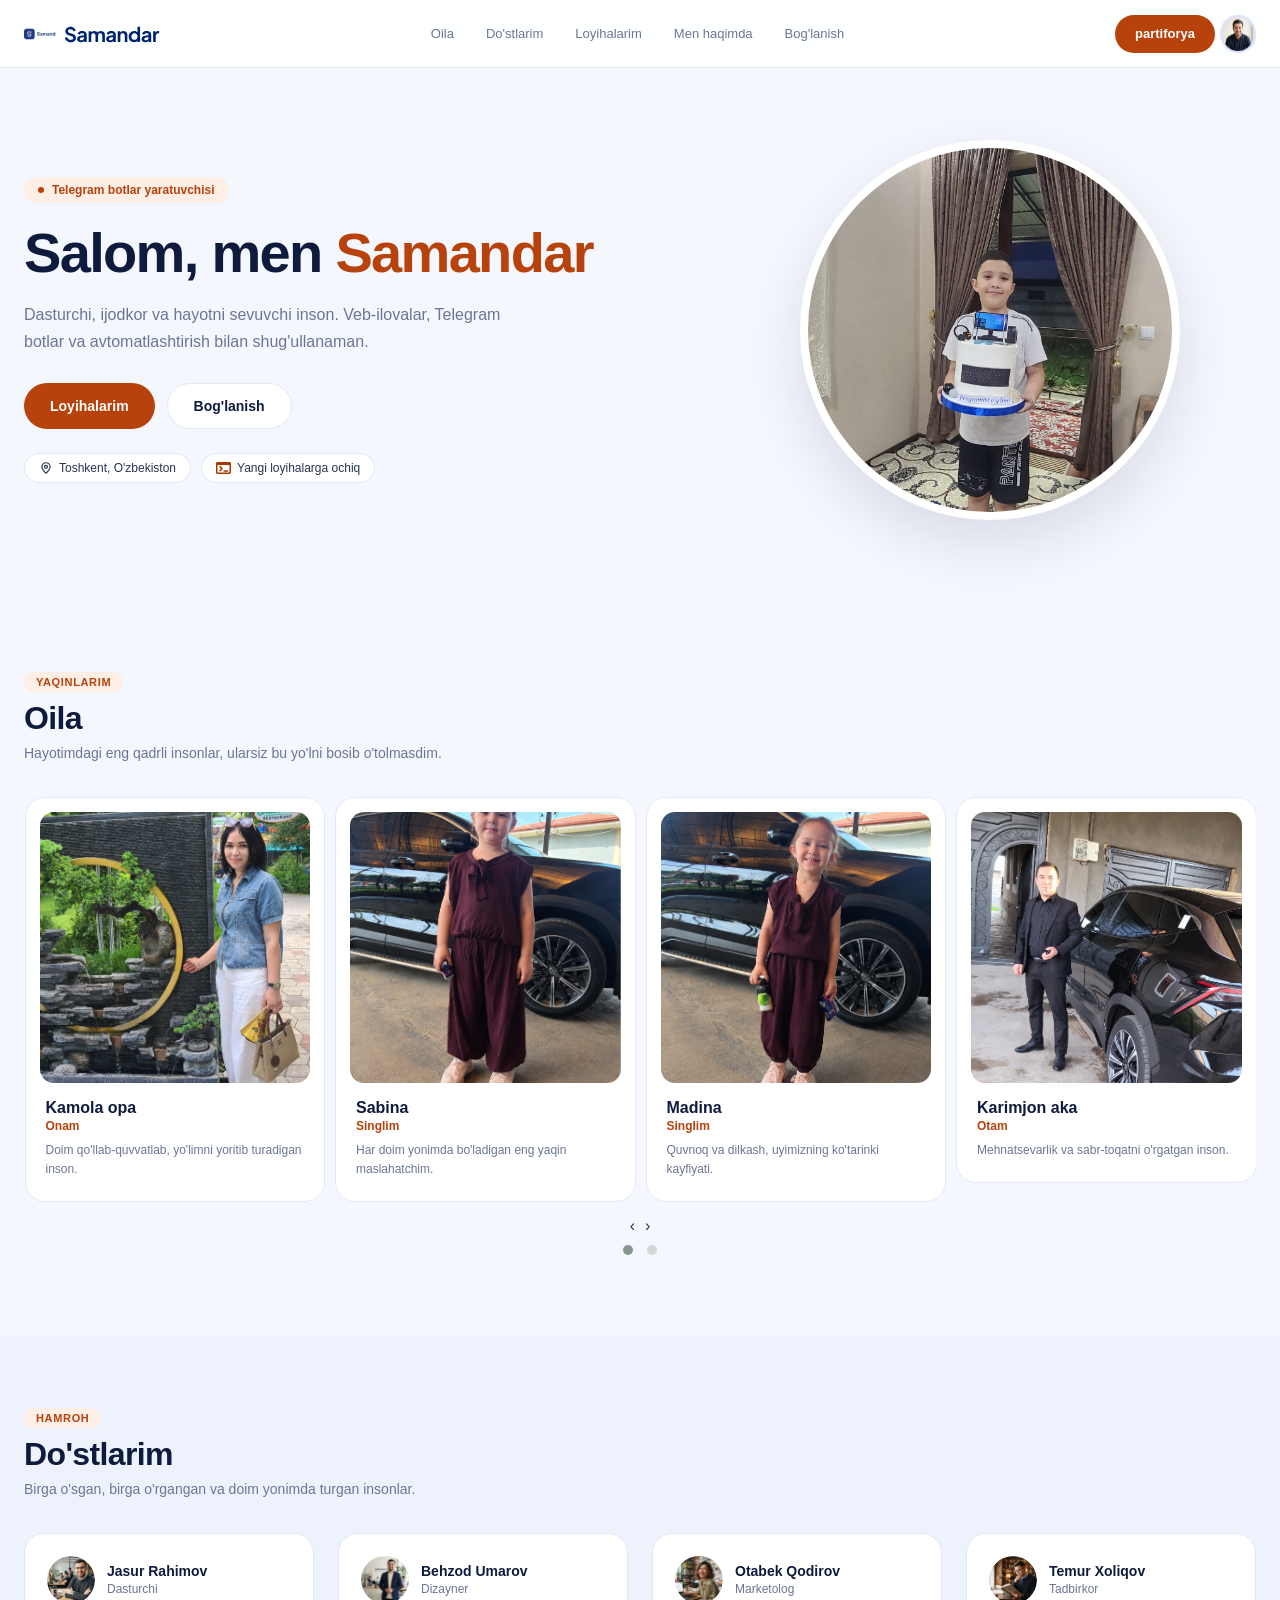
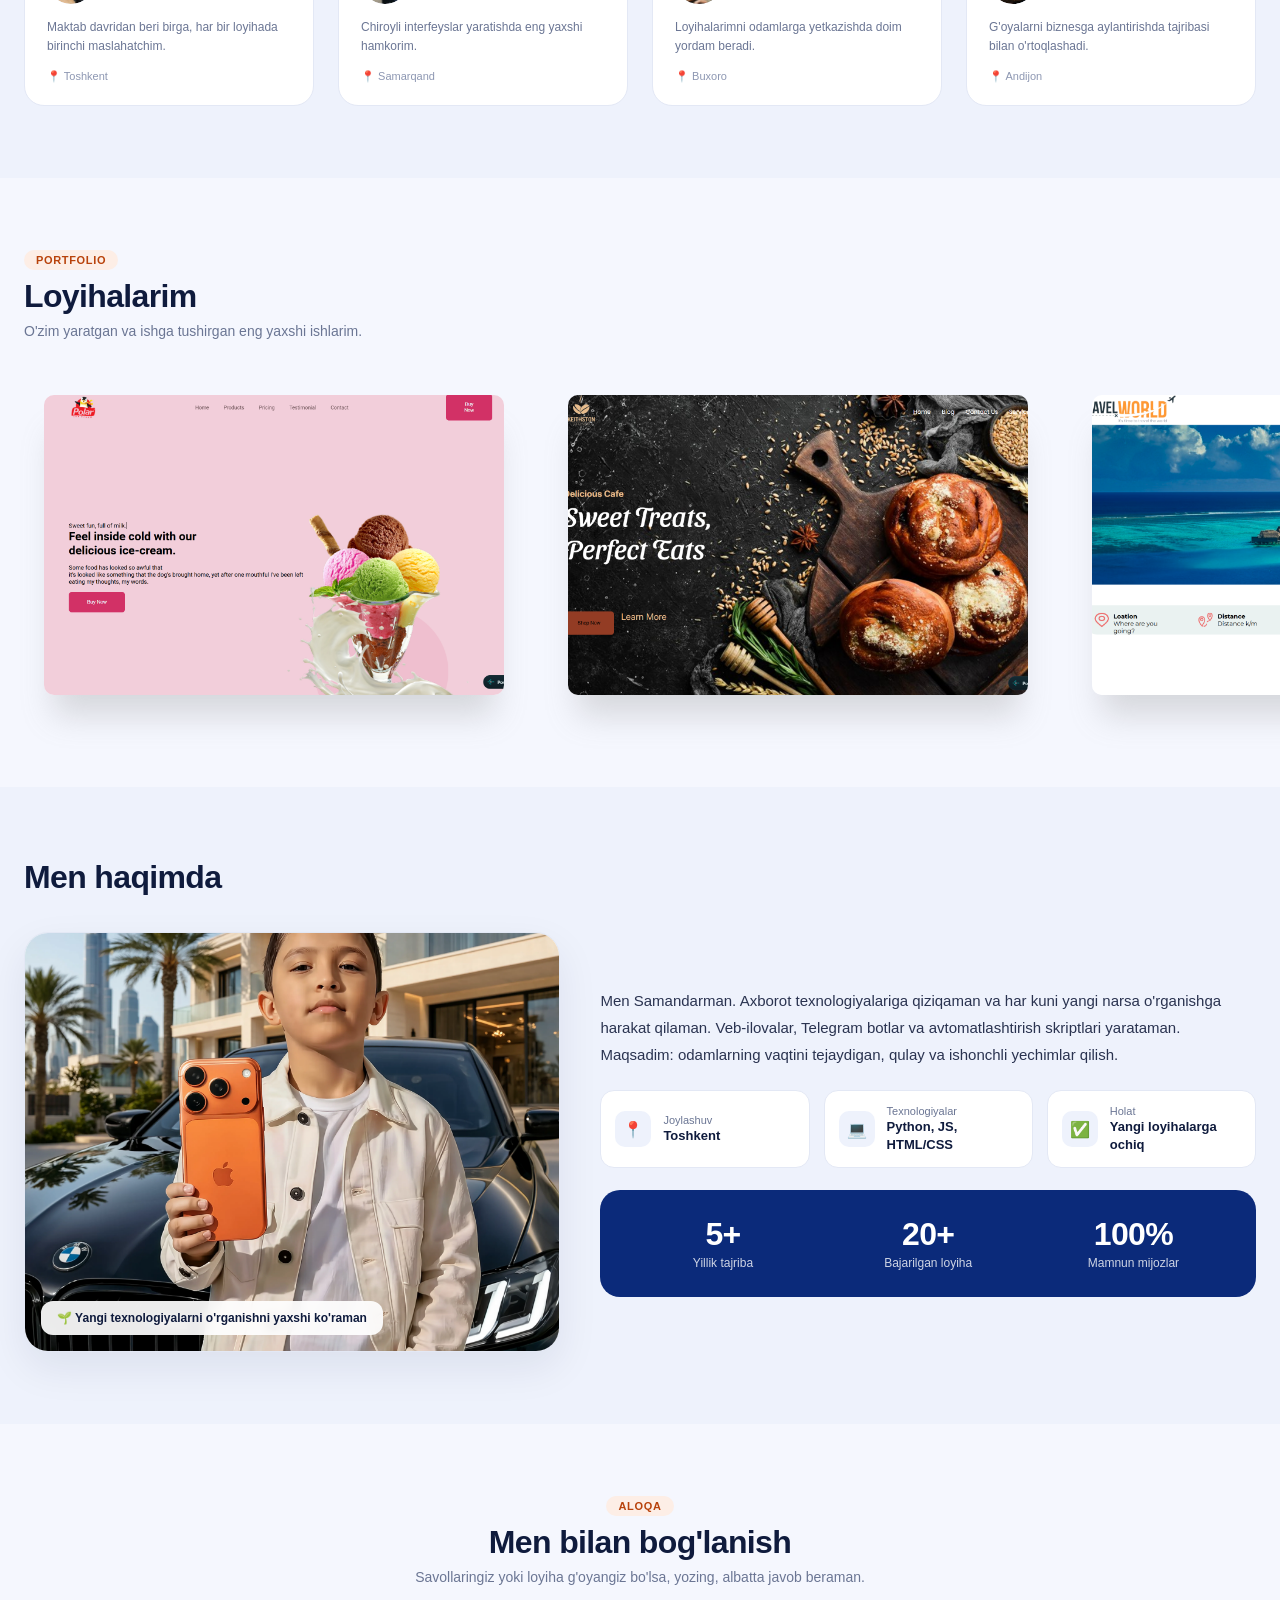
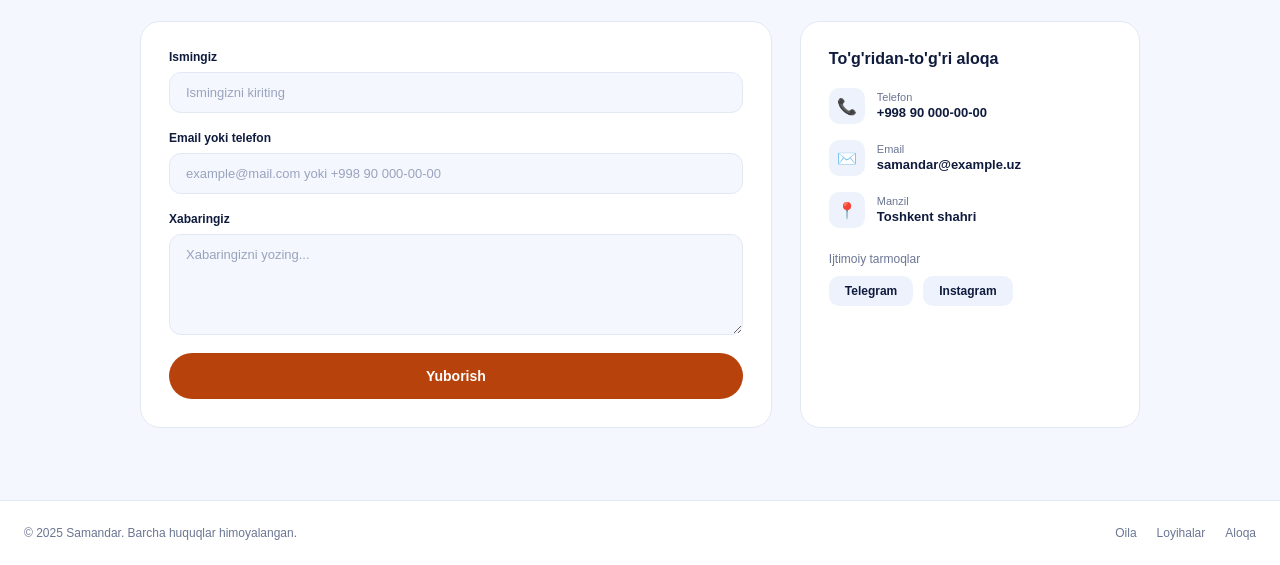
==== index.html @ c6c68a56 "dars" ====
<!DOCTYPE html>
<html lang="uz">

<head>
    <meta charset="UTF-8">
    <meta name="viewport" content="width=device-width, initial-scale=1.0">
    <title>Samandar — shaxsiy sahifa</title>
    <link rel="stylesheet" href="./style.css">
    <link rel="stylesheet" href="https://cdnjs.cloudflare.com/ajax/libs/OwlCarousel2/2.3.4/assets/owl.carousel.min.css"
        integrity="sha512-tS3S5qG0BlhnQROyJXvNjeEM4UpMXHrQfTGmbQ1gKmelCxlSEBUaxhRBj/EFTzpbP4RVSrpEikbmdJobCvhE3g=="
        crossorigin="anonymous" referrerpolicy="no-referrer" />
    <link rel="stylesheet"
        href="https://cdnjs.cloudflare.com/ajax/libs/OwlCarousel2/2.3.4/assets/owl.theme.default.min.css"
        integrity="sha512-sMXtMNL1zRzolHYKEujM2AqCLUR9F2C4/05cdbxjjLSRvMQIciEPCQZo++nk7go3BtSuK9kfa/s+a4f4i5pLkw=="
        crossorigin="anonymous" referrerpolicy="no-referrer" />
    <link rel="icon" href="./favicon.svg" type="image/png">

</head>

<body>


    <header class="header">
        <div class="container header__inner">
            <a href="#top" class="logo"><img src="./images/Samandarlogo.svg    " alt=""></a>

            <nav class="nav">
                <a href="#oila" class="nav__link">Oila</a>
                <a href="#dostlar" class="nav__link">Do'stlarim</a>
                <a href="#loyihalar" class="nav__link">Loyihalarim</a>
                <a href="#haqimda" class="nav__link">Men haqimda</a>
                <a href="#aloqa" class="nav__link">Bog'lanish</a>
            </nav>
            <div class="s">
                <a href="./projekt/label.html" class="btn btn--primary btn--sm">partiforya</a>
                <img src="./images/man.png" alt="">
            </div>
        </div>
    </header>

    <main id="top">


        <section class="hero">
            <div class="container hero__inner">
                <div class="hero__content">
                    <span class="badge">
                        <span class="badge__dot"></span>
                        Telegram botlar yaratuvchisi
                    </span>

                    <h1 class="hero__title">Salom, men <span>Samandar</span></h1>
                    <p class="hero__text">
                        Dasturchi, ijodkor va hayotni sevuvchi inson. Veb-ilovalar, Telegram botlar va avtomatlashtirish
                        bilan shug'ullanaman.
                    </p>

                    <div class="hero__actions">
                        <a href="#loyihalar" class="btn btn--primary">Loyihalarim</a>
                        <a href="#aloqa" class="btn btn--light">Bog'lanish</a>
                    </div>

                    <ul class="hero__chips">
                        <li class="chip">
                            <svg width="14" height="14" viewBox="0 0 24 24" fill="none" stroke="currentColor"
                                stroke-width="2" stroke-linecap="round" stroke-linejoin="round">
                                <path d="M12 21s7-6.100 7-11a7 7 0 1 0-14 0c0 4.900 7 11 7 11z" />
                                <circle cx="12" cy="10" r="2.500" />
                            </svg>
                            Toshkent, O'zbekiston
                        </li>
                        <li class="chip">
                            <img src="./images/Container (2).svg" alt="">
                            Yangi loyihalarga ochiq
                        </li>
                    </ul>
                </div>

                <div class="hero__visual">
                    <div class="hero__circle">
                        <img src="images/man.jpg" alt="Samandar">
                    </div>
                </div>
            </div>
        </section>


        <section class="block" id="oila">

            <div class="container">
                <div class="block__head">
                    <span class="eyebrow">Yaqinlarim</span>
                    <h2 class="block__title">Oila</h2>
                    <p class="block__subtitle">Hayotimdagi eng qadrli insonlar, ularsiz bu yo'lni bosib o'tolmasdim.</p>
                </div>



                <div class="owl-carousel owl-theme">
                    <div class="item">
                        <article class="person">
                            <div class="person__photo"><img src="./images/adam.jpg" alt="Alisher aka"></div>
                            <h3 class="person__name">Karimjon aka</h3>
                            <p class="person__role">Otam</p>
                            <p class="person__text">Mehnatsevarlik va sabr-toqatni o'rgatgan inson.</p>
                        </article>
                    </div>
                    <div class="item">
                        <article class="person">
                            <div class="person__photo"><img src="images/onam.jpg" alt="Gulbahor opa"></div>
                            <h3 class="person__name">Kamola opa</h3>
                            <p class="person__role">Onam</p>
                            <p class="person__text">Doim qo'llab-quvvatlab, yo'limni yoritib turadigan inson.
                            </p>
                        </article>
                    </div>
                    <div class="item">
                        <article class="person">
                            <div class="person__photo"><img src="images/sabina.jpg" alt="Sardor"></div>
                            <h3 class="person__name">Sabina</h3>
                            <p class="person__role">Singlim</p>
                            <p class="person__text">Har doim yonimda bo'ladigan eng yaqin maslahatchim.</p>
                        </article>
                    </div>
                    <div class="item">
                        <article class="person">
                            <div class="person__photo"><img src="images/madina.jpg" alt="Madina"></div>
                            <h3 class="person__name">Madina</h3>
                            <p class="person__role">Singlim</p>
                            <p class="person__text">Quvnoq va dilkash, uyimizning ko'tarinki kayfiyati.</p>
                        </article>
                    </div>
                    <div class="item">
                        <article class="person">
                            <div class="person__photo"><img src="./images/adam.jpg" alt="Alisher aka"></div>
                            <h3 class="person__name">Karimjon aka</h3>
                            <p class="person__role">Otam</p>
                            <p class="person__text">Mehnatsevarlik va sabr-toqatni o'rgatgan inson.</p>
                        </article>
                    </div>
                    <div class="item">
                        <article class="person">
                            <div class="person__photo"><img src="images/onam.jpg" alt="Gulbahor opa"></div>
                            <h3 class="person__name">Kamola opa</h3>
                            <p class="person__role">Onam</p>
                            <p class="person__text">Doim qo'llab-quvvatlab, yo'limni yoritib turadigan inson.
                            </p>
                        </article>
                    </div>
                    <div class="item">
                        <article class="person">
                            <div class="person__photo"><img src="images/sabina.jpg" alt="Sardor"></div>
                            <h3 class="person__name">Sabina</h3>
                            <p class="person__role">Singlim</p>
                            <p class="person__text">Har doim yonimda bo'ladigan eng yaqin maslahatchim.</p>
                        </article>
                    </div>
                    <div class="item">
                        <article class="person">
                            <div class="person__photo"><img src="images/madina.jpg" alt="Madina"></div>
                            <h3 class="person__name">Madina</h3>
                            <p class="person__role">Singlim</p>
                            <p class="person__text">Quvnoq va dilkash, uyimizning ko'tarinki kayfiyati.</p>
                        </article>
                    </div>



                </div>





            </div>

        </section>

        <!-- ================= DO'STLAR ================= -->
        <section class="block block--tint" id="dostlar">
            <div class="container">
                <div class="block__head">
                    <span class="eyebrow">Hamroh</span>
                    <h2 class="block__title">Do'stlarim</h2>
                    <p class="block__subtitle">Birga o'sgan, birga o'rgangan va doim yonimda turgan insonlar.</p>
                </div>

                <div class="grid grid--4">
                    <article class="friend">
                        <div class="friend__top">
                            <img class="avatar" src="images/dost.svg" alt="Jasur Rahimov">
                            <div>
                                <h3 class="friend__name">Jasur Rahimov</h3>
                                <span class="friend__job">Dasturchi</span>
                            </div>
                        </div>
                        <p class="friend__text">Maktab davridan beri birga, har bir loyihada birinchi maslahatchim.</p>
                        <span class="friend__meta">📍 Toshkent</span>
                    </article>
                    <article class="friend">
                        <div class="friend__top">
                            <img class="avatar" src="images/b.svg" alt="Behzod Umarov">
                            <div>
                                <h3 class="friend__name">Behzod Umarov</h3>
                                <span class="friend__job">Dizayner</span>
                            </div>
                        </div>
                        <p class="friend__text">Chiroyli interfeyslar yaratishda eng yaxshi hamkorim.</p>
                        <span class="friend__meta">📍 Samarqand</span>
                    </article>
                    <article class="friend">
                        <div class="friend__top">
                            <img class="avatar" src="images/otabek.svg" alt="Otabek Qodirov">
                            <div>
                                <h3 class="friend__name">Otabek Qodirov</h3>
                                <span class="friend__job">Marketolog</span>
                            </div>
                        </div>
                        <p class="friend__text">Loyihalarimni odamlarga yetkazishda doim yordam beradi.</p>
                        <span class="friend__meta">📍 Buxoro</span>
                    </article>
                    <article class="friend">
                        <div class="friend__top">
                            <img class="avatar" src="images/q.svg" alt="Temur Xoliqov">
                            <div>
                                <h3 class="friend__name">Temur Xoliqov</h3>
                                <span class="friend__job">Tadbirkor</span>
                            </div>
                        </div>
                        <p class="friend__text">G'oyalarni biznesga aylantirishda tajribasi bilan o'rtoqlashadi.</p>
                        <span class="friend__meta">📍 Andijon</span>
                    </article>
                </div>
            </div>
        </section>

        <!-- ================= LOYIHALAR ================= -->
        <section class="block" id="loyihalar">
            <div class="container">
                <div class="block__head">
                    <span class="eyebrow">Portfolio</span>
                    <h2 class="block__title">Loyihalarim</h2>
                    <p class="block__subtitle">O'zim yaratgan va ishga tushirgan eng yaxshi ishlarim.</p>
                </div>

                <div class="grid grid--3">
                    <div class="nima">
                        <div class="cer">
                            <div class="co">
                                <span class="cer-title"></span>
                                <p class="cer-content">

                                </p>
                                <button class="see-more"><a href="https://davayy.netlify.app/">see-more</a></button>
                            </div>

                        </div>
                    </div>


                    <div class="nima">
                        <div class="cer eer">
                            <div class="co">
                                <span class="cer-title"></span>
                                <p class="cer-content">

                                </p>
                                <button class="see-more"><a
                                        href="https://figmauyishi1.netlify.app/">see-more</a></button>
                            </div>

                        </div>
                    </div>
                    <div class="nima w">
                        <div class="cer er">
                            <div class="co">
                                <span class="cer-title"></span>
                                <p class="cer-content">

                                </p>
                                <button class="see-more we"><a href="https://uyili.netlify.app/">see-more</a></button>
                            </div>

                        </div>
                    </div>
                </div>
            </div>
        </section>

        <section class="block block--tint" id="haqimda">
            <div class="container">
                <div class="block__head">
                    <h2 class="block__title">Men haqimda</h2>
                </div>

                <div class="about">
                    <div class="about__photo">
                        <img src="./images/samandar.jpg" alt="Samandar">
                        <span class="about__caption">🌱 Yangi texnologiyalarni o'rganishni yaxshi ko'raman</span>
                    </div>

                    <div class="about__content">
                        <p class="about__text">
                            Men Samandarman. Axborot texnologiyalariga qiziqaman va har kuni yangi narsa o'rganishga
                            harakat qilaman. Veb-ilovalar, Telegram botlar va avtomatlashtirish skriptlari yarataman.
                            Maqsadim: odamlarning vaqtini tejaydigan, qulay va ishonchli yechimlar qilish.
                        </p>

                        <ul class="info">
                            <li class="info__item">
                                <span class="info__icon">📍</span>
                                <div><small>Joylashuv</small><strong>Toshkent</strong></div>
                            </li>
                            <li class="info__item">
                                <span class="info__icon">💻</span>
                                <div><small>Texnologiyalar</small><strong>Python, JS, HTML/CSS</strong></div>
                            </li>
                            <li class="info__item">
                                <span class="info__icon">✅</span>
                                <div><small>Holat</small><strong>Yangi loyihalarga ochiq</strong></div>
                            </li>
                        </ul>

                        <div class="stats">
                            <div class="stat"><strong>5+</strong><span>Yillik tajriba</span></div>
                            <div class="stat"><strong>20+</strong><span>Bajarilgan loyiha</span></div>
                            <div class="stat"><strong>100%</strong><span>Mamnun mijozlar</span></div>
                        </div>
                    </div>
                </div>
            </div>
        </section>

        <section class="block" id="aloqa">
            <div class="container">
                <div class="block__head block__head--center">
                    <span class="eyebrow">Aloqa</span>
                    <h2 class="block__title">Men bilan bog'lanish</h2>
                    <p class="block__subtitle">Savollaringiz yoki loyiha g'oyangiz bo'lsa, yozing, albatta javob
                        beraman.</p>
                </div>

                <div class="contact">
                    <form class="form" id="contactForm">
                        <label class="field">
                            <span>Ismingiz</span>
                            <input type="text" name="name" placeholder="Ismingizni kiriting" required>
                        </label>
                        <label class="field">
                            <span>Email yoki telefon</span>
                            <input type="text" name="contact" placeholder="example@mail.com yoki +998 90 000-00-00"
                                required>
                        </label>
                        <label class="field">
                            <span>Xabaringiz</span>
                            <textarea name="message" rows="5" placeholder="Xabaringizni yozing..." required></textarea>
                        </label>
                        <button type="submit" class="btn btn--primary btn--block">Yuborish</button>
                    </form>

                    <aside class="contact__card">
                        <h3 class="contact__title">To'g'ridan-to'g'ri aloqa</h3>

                        <ul class="contact__list">
                            <li>
                                <span class="info__icon">📞</span>
                                <div><small>Telefon</small><strong>+998 90 000-00-00</strong></div>
                            </li>
                            <li>
                                <span class="info__icon">✉️</span>
                                <div><small>Email</small><strong>samandar@example.uz</strong></div>
                            </li>
                            <li>
                                <span class="info__icon">📍</span>
                                <div><small>Manzil</small><strong>Toshkent shahri</strong></div>
                            </li>
                        </ul>

                        <p class="contact__social-title">Ijtimoiy tarmoqlar</p>
                        <div class="contact__social">
                            <a href="@Samandar_sila" class="social">Telegram</a>
                            <a href="https://www.instagram.com/direct/t/17842859646596024/" class="social">Instagram</a>
                        </div>
                    </aside>
                </div>
            </div>
        </section>

    </main>

    <footer class="footer">
        <div class="container footer__inner">
            <p>© 2025 Samandar. Barcha huquqlar himoyalangan.</p>
            <ul class="footer__links">
                <li><a href="#oila">Oila</a></li>
                <li><a href="#loyihalar">Loyihalar</a></li>
                <li><a href="#aloqa">Aloqa</a></li>
            </ul>
        </div>
    </footer>

    <script>
        // Kontakt formasi (hozircha oddiy tasdiq)
        const form = document.getElementById("contactForm");
        form.addEventListener("submit", (e) => {
            e.preventDefault();
            const btn = form.querySelector("button");
            const old = btn.textContent;
            btn.textContent = "Yuborildi ✓";
            btn.disabled = true;
            setTimeout(() => { btn.textContent = old; btn.disabled = false; form.reset(); }, 2500);
        });

    </script>
    <script src="https://cdnjs.cloudflare.com/ajax/libs/jquery/3.6.4/jquery.min.js"
        integrity="sha512-pumBsjNRGGqkPzKHndZMaAG+bir374sORyzM3uulLV14lN5LyykqNk8eEeUlUkB3U0M4FApyaHraT65ihJhDpQ=="
        crossorigin="anonymous" referrerpolicy="no-referrer"></script>

    <script src="https://cdnjs.cloudflare.com/ajax/libs/OwlCarousel2/2.3.4/owl.carousel.min.js"
        integrity="sha512-bPs7Ae6pVvhOSiIcyUClR7/q2OAsRiovw4vAkX+zJbw3ShAeeqezq50RIIcIURq7Oa20rW2n2q+fyXBNcU9lrw=="
        crossorigin="anonymous" referrerpolicy="no-referrer">
        </script>
    <script>
        $('.owl-carousel').owlCarousel({
            loop: true,
            margin: 10,
            autoplay: true,
            autoplayTimeout: 1000,
            nav: true,
            responsive: {
                0: {
                    items: 1
                },
                600: {
                    items: 3
                },
                1000: {
                    items: 4
                }
            }
        })
    </script>
</body>

</html>
---- style.css ----
/* ---------- Reset & o'zgaruvchilar ---------- */
*,
*::before,
*::after {
    box-sizing: border-box;
    margin: 0;
    padding: 0;
}

:root {
    --bg: #f5f7fe;
    --bg-tint: #eef2fc;
    --white: #fff;
    --navy: #0f1b3d;
    --text: #2a3350;
    --muted: #6b7694;
    --border: #e3e8f5;
    --accent: #b8420b;
    --accent-dark: #9a350a;
    --accent-tint: #fdeee6;
    --blue: #0b2a7a;
    --container: 1280px;
    --header-h: 68px;
}

html {
    scroll-behavior: smooth;
}

body {
    font-family: "Inter", -apple-system, "Segoe UI", Roboto, Arial, sans-serif;
    color: var(--text);
    background: var(--bg);
    padding-top: var(--header-h);
    -webkit-font-smoothing: antialiased;
}

a {
    color: inherit;
    text-decoration: none;
}

button {
    font: inherit;
    border: 0;
    cursor: pointer;
}

ul {
    list-style: none;
}

img {
    display: block;
    max-width: 100%;
}

section[id] {
    scroll-margin-top: var(--header-h);
}

/* ---------- Container: 1280px ---------- */
.container {
    width: 100%;
    max-width: var(--container);
    margin: 0 auto;
    padding: 0 24px;
}

/* ---------- Tugmalar ---------- */
.btn {
    display: inline-flex;
    align-items: center;
    justify-content: center;
    gap: 8px;
    height: 46px;
    padding: 0 26px;
    border-radius: 999px;
    font-size: 14px;
    font-weight: 600;
    transition: background 0.2s, transform 0.2s, box-shadow 0.2s;
}

.btn:active {
    transform: scale(0.97);
}

.btn--sm {
    height: 38px;
    padding: 0 20px;
    font-size: 13px;
}

.btn--block {
    width: 100%;
}

.btn--primary {
    background: var(--accent);
    color: #fff;
}

.btn--primary:hover {
    background: var(--accent-dark);
    box-shadow: 0 8px 20px rgba(184, 66, 11, 0.25);
}

.btn--light {
    background: #fff;
    color: var(--navy);
    border: 1px solid var(--border);
}

.btn--light:hover {
    border-color: var(--accent);
    color: var(--accent);
}

.btn:disabled {
    opacity: 0.7;
    cursor: default;
}

/* ---------- Header (ekran bilan birga tushadi) ---------- */
.header {
    position: fixed;
    top: 0;
    left: 0;
    right: 0;
    z-index: 100;
    height: var(--header-h);
    background: rgba(255, 255, 255, 0.9);
    backdrop-filter: blur(10px);
    -webkit-backdrop-filter: blur(10px);
    border-bottom: 1px solid var(--border);
}

.header__inner {
    height: 100%;
    display: flex;
    align-items: center;
    justify-content: space-between;
    gap: 24px;
}

.logo {
    font-size: 20px;
    font-weight: 800;
    letter-spacing: -0.02em;
    color: var(--blue);
}

.nav {
    display: flex;
    align-items: center;
    gap: 32px;
}

.nav__link {
    font-size: 13px;
    font-weight: 500;
    color: var(--muted);
    transition: color 0.2s;
}

.nav__link:hover {
    color: var(--accent);
}

/* ---------- Hero ---------- */
.hero {
    padding: 72px 0 80px;
}

.hero__inner {
    display: grid;
    grid-template-columns: 1.1fr 0.9fr;
    align-items: center;
    gap: 48px;
}

.badge {
    display: inline-flex;
    align-items: center;
    gap: 8px;
    padding: 6px 14px;
    border-radius: 999px;
    background: var(--accent-tint);
    color: var(--accent);
    font-size: 12px;
    font-weight: 600;
}

.badge__dot {
    width: 6px;
    height: 6px;
    border-radius: 50%;
    background: var(--accent);
}

.hero__title {
    margin-top: 20px;
    font-size: 56px;
    line-height: 1.08;
    font-weight: 800;
    letter-spacing: -0.03em;
    color: var(--navy);
}

.hero__title span {
    color: var(--accent);
}

.hero__text {
    margin-top: 18px;
    max-width: 480px;
    font-size: 16px;
    line-height: 1.7;
    color: var(--muted);
}

.hero__actions {
    display: flex;
    gap: 12px;
    margin-top: 28px;
}

.hero__chips {
    display: flex;
    flex-wrap: wrap;
    gap: 10px;
    margin-top: 24px;
}

.chip {
    display: inline-flex;
    align-items: center;
    gap: 6px;
    padding: 7px 14px;
    border-radius: 999px;
    background: #fff;
    border: 1px solid var(--border);
    font-size: 12px;
    color: var(--text);
}

.hero__visual {
    display: grid;
    place-items: center;
}

.hero__circle {
    width: 380px;
    height: 380px;
    border-radius: 50%;
    overflow: hidden;
    background: #fff;
    border: 8px solid #fff;
    box-shadow: 0 24px 60px rgba(15, 27, 61, 0.12);
}

.hero__circle img {
    width: 100%;
    height: 100%;
    object-fit: cover;
}

/* ---------- Umumiy blok ---------- */
.block {
    padding: 72px 0;
}

.block--tint {
    background: var(--bg-tint);
}

.block__head {
    margin-bottom: 36px;
}

.block__head--center {
    text-align: center;
}

.eyebrow {
    display: inline-block;
    margin-bottom: 8px;
    padding: 4px 12px;
    border-radius: 999px;
    background: var(--accent-tint);
    color: var(--accent);
    font-size: 11px;
    font-weight: 700;
    letter-spacing: 0.06em;
    text-transform: uppercase;
}

.block__title {
    font-size: 32px;
    font-weight: 800;
    letter-spacing: -0.02em;
    color: var(--navy);
}

.block__subtitle {
    margin-top: 8px;
    font-size: 14px;
    color: var(--muted);
}

.grid {
    display: grid;
    gap: 24px;
}

.grid--4 {
    grid-template-columns: repeat(4, 1fr);
}

.grid--3 {
    grid-template-columns: repeat(3, 1fr);
}

/* ---------- Oila ---------- */
.person {
    padding: 14px 14px 22px;
    border: 1px solid var(--border);
    border-radius: 20px;
    background: #fff;
    transition: transform 0.25s, box-shadow 0.25s;
}

.person:hover {
    transform: translateY(-4px);
    box-shadow: 0 16px 36px rgba(15, 27, 61, 0.08);
}

.person__photo {
    aspect-ratio: 1 / 1;
    border-radius: 14px;
    overflow: hidden;
    background: var(--bg-tint);
}

.person__photo img {
    width: 100%;
    height: 100%;
    object-fit: cover;
}

.person__name {
    margin-top: 16px;
    padding: 0 6px;
    font-size: 16px;
    font-weight: 700;
    color: var(--navy);
}

.person__role {
    margin-top: 2px;
    padding: 0 6px;
    font-size: 12px;
    font-weight: 600;
    color: var(--accent);
}

.person__text {
    margin-top: 8px;
    padding: 0 6px;
    font-size: 12px;
    line-height: 1.6;
    color: var(--muted);
}

/* ---------- Do'stlar ---------- */
.friend {
    display: flex;
    flex-direction: column;
    gap: 14px;
    padding: 22px;
    border: 1px solid var(--border);
    border-radius: 20px;
    background: #fff;
    transition: transform 0.25s, box-shadow 0.25s;
}

.friend:hover {
    transform: translateY(-4px);
    box-shadow: 0 16px 36px rgba(15, 27, 61, 0.08);
}

.friend__top {
    display: flex;
    align-items: center;
    gap: 12px;
}

.avatar {
    width: 48px;
    height: 48px;
    border-radius: 50%;
    object-fit: cover;
    background: var(--bg-tint);
}

.friend__name {
    font-size: 14px;
    font-weight: 700;
    color: var(--navy);
}

.friend__job {
    font-size: 12px;
    color: var(--muted);
}

.friend__text {
    flex: 1;
    font-size: 12px;
    line-height: 1.6;
    color: var(--muted);
}

.friend__meta {
    font-size: 11px;
    color: #8d97b2;
}

/* ---------- Loyihalar ---------- */
.project {
    display: flex;
    flex-direction: column;
    padding: 26px;
    border: 1px solid var(--border);
    border-radius: 20px;
    background: #fff;
    transition: transform 0.25s, box-shadow 0.25s, border-color 0.25s;
}

.project:hover {
    transform: translateY(-4px);
    border-color: #cfd8f0;
    box-shadow: 0 16px 36px rgba(15, 27, 61, 0.08);
}

.tag {
    display: inline-block;
    padding: 4px 12px;
    border-radius: 999px;
    font-size: 11px;
    font-weight: 700;
}

.tag--blue {
    background: #e8eefc;
    color: #1d4ed8;
}

.tag--orange {
    background: var(--accent-tint);
    color: var(--accent);
}

.tag--green {
    background: #e3f6ec;
    color: #0a7a4b;
}

.project__name {
    margin-top: 18px;
    font-size: 18px;
    font-weight: 700;
    color: var(--navy);
}

.project__text {
    margin-top: 8px;
    flex: 1;
    font-size: 13px;
    line-height: 1.65;
    color: var(--muted);
}

.stack {
    display: flex;
    flex-wrap: wrap;
    gap: 8px;
    margin-top: 18px;
}

.stack li {
    padding: 4px 10px;
    border-radius: 8px;
    background: var(--bg);
    font-size: 11px;
    font-weight: 600;
    color: var(--text);
}

.project__link {
    display: inline-flex;
    align-items: center;
    gap: 6px;
    margin-top: 20px;
    font-size: 13px;
    font-weight: 700;
    color: var(--accent);
}

.project__link span {
    transition: transform 0.2s;
}

.project__link:hover span {
    transform: translateX(4px);
}

/* ---------- Men haqimda ---------- */
.about {
    display: grid;
    grid-template-columns: 0.9fr 1.1fr;
    gap: 40px;
    align-items: stretch;
}

.about__photo {
    position: relative;
    min-height: 420px;
    border-radius: 24px;
    overflow: hidden;
    background: #fff;
    border: 1px solid var(--border);
    box-shadow: 0 16px 40px rgba(15, 27, 61, 0.08);
}

.about__photo img {
    position: absolute;
    inset: 0;
    width: 100%;
    height: 100%;
    object-fit: cover;
}

.about__caption {
    position: absolute;
    left: 16px;
    bottom: 16px;
    padding: 10px 16px;
    border-radius: 12px;
    background: rgba(255, 255, 255, 0.92);
    backdrop-filter: blur(6px);
    font-size: 12px;
    font-weight: 600;
    color: var(--navy);
}

.about__content {
    display: flex;
    flex-direction: column;
    gap: 22px;
    justify-content: center;
}

.about__text {
    font-size: 15px;
    line-height: 1.8;
    color: var(--text);
}

.info {
    display: grid;
    grid-template-columns: repeat(3, 1fr);
    gap: 14px;
}

.info__item {
    display: flex;
    align-items: center;
    gap: 12px;
    padding: 14px;
    border: 1px solid var(--border);
    border-radius: 14px;
    background: #fff;
}

.info__icon {
    flex: none;
    width: 36px;
    height: 36px;
    display: grid;
    place-items: center;
    border-radius: 10px;
    background: var(--bg-tint);
    font-size: 16px;
}

.info small {
    display: block;
    font-size: 11px;
    color: var(--muted);
}

.info strong {
    font-size: 13px;
    color: var(--navy);
}

.stats {
    display: grid;
    grid-template-columns: repeat(3, 1fr);
    gap: 12px;
    padding: 26px;
    border-radius: 20px;
    background: var(--blue);
    color: #fff;
}

.stat {
    text-align: center;
}

.stat strong {
    display: block;
    font-size: 32px;
    font-weight: 800;
    letter-spacing: -0.02em;
}

.stat span {
    font-size: 12px;
    opacity: 0.8;
}

/* ---------- Bog'lanish ---------- */
.contact {
    display: grid;
    grid-template-columns: 1.3fr 0.7fr;
    gap: 28px;
    max-width: 1000px;
    margin: 0 auto;
}

.form,
.contact__card {
    padding: 28px;
    border: 1px solid var(--border);
    border-radius: 20px;
    background: #fff;
}

.form {
    display: flex;
    flex-direction: column;
    gap: 18px;
}

.field {
    display: flex;
    flex-direction: column;
    gap: 8px;
}

.field span {
    font-size: 12px;
    font-weight: 600;
    color: var(--navy);
}

.field input,
.field textarea {
    width: 100%;
    padding: 12px 16px;
    border: 1px solid var(--border);
    border-radius: 12px;
    background: var(--bg);
    font: inherit;
    font-size: 13px;
    color: var(--text);
    outline: none;
    resize: vertical;
    transition: border-color 0.2s, background 0.2s;
}

.field input::placeholder,
.field textarea::placeholder {
    color: #9aa3bd;
}

.field input:focus,
.field textarea:focus {
    border-color: var(--accent);
    background: #fff;
}

.contact__title {
    font-size: 16px;
    font-weight: 700;
    color: var(--navy);
}

.contact__list {
    display: flex;
    flex-direction: column;
    gap: 16px;
    margin-top: 20px;
}

.contact__list li {
    display: flex;
    align-items: center;
    gap: 12px;
}

.contact__list small {
    display: block;
    font-size: 11px;
    color: var(--muted);
}

.contact__list strong {
    font-size: 13px;
    color: var(--navy);
}

.contact__social-title {
    margin-top: 24px;
    font-size: 12px;
    color: var(--muted);
}

.contact__social {
    display: flex;
    gap: 10px;
    margin-top: 10px;
}

.social {
    padding: 8px 16px;
    border-radius: 10px;
    background: var(--bg-tint);
    font-size: 12px;
    font-weight: 600;
    color: var(--navy);
    transition: background 0.2s, color 0.2s;
}

.social:hover {
    background: var(--accent);
    color: #fff;
}

/* ---------- Footer ---------- */
.footer {
    border-top: 1px solid var(--border);
    background: #fff;
}

.footer__inner {
    display: flex;
    align-items: center;
    justify-content: space-between;
    gap: 16px;
    height: 64px;
    font-size: 12px;
    color: var(--muted);
}

.footer__links {
    display: flex;
    gap: 20px;
}

.footer__links a:hover {
    color: var(--accent);
}

/* ---------- Responsive ---------- */
@media (max-width: 1100px) {
    .grid--4 {
        grid-template-columns: repeat(2, 1fr);
    }

    .hero__title {
        font-size: 46px;
    }

    .hero__circle {
        width: 320px;
        height: 320px;
    }
}

@media (max-width: 900px) {
    .nav {
        display: none;
    }

    .hero__inner,
    .about,
    .contact {
        grid-template-columns: 1fr;
    }

    .grid--3 {
        grid-template-columns: 1fr;
    }

    .hero__visual {
        order: -1;
    }

    .about__photo {
        min-height: 320px;
    }
}

@media (max-width: 576px) {
    .container {
        padding: 0 16px;
    }

    .hero {
        padding: 40px 0 48px;
    }

    .hero__title {
        font-size: 36px;
    }

    .hero__circle {
        width: 240px;
        height: 240px;
    }

    .block {
        padding: 48px 0;
    }

    .grid--4 {
        grid-template-columns: 1fr;
    }

    .info {
        grid-template-columns: 1fr;
    }

    .footer__inner {
        flex-direction: column;
        justify-content: center;
        height: auto;
        padding: 16px 0;
    }
}

.s {
    display: flex;
    gap: 5px;
}

.nima {
    width: 500px;
    padding: 20px;
    perspective: 1000px;
}

.cer {

    border-radius: 10px;

    transform-style: preserve-3d;

    background-size: 60px 60px;
    background-position:
        0 0,
        0 0;

    width: 100%;
    box-shadow: rgba(142, 142, 142, 0.3) 0px 30px 30px -10px;
    transition: all 0.5s ease-in-out;
    background-image: url(./images/loyiha.jpg);
    background-position: center;
    background-size: cover;
    background-repeat: no-repeat;
    height: 300px;

}

.cer:hover {
    background-position:
        -100px 100px,
        -100px 100px;
    transform: rotate3d(0.5, 1, 0, 30deg);
}

.co {

    /* border-radius: 10px 100px 10px 10px; */
    transition: all 0.5s ease-in-out;
    padding: 60px 25px 25px 25px;
    transform-style: preserve-3d;
}

.co .cer-title {
    display: inline-block;
    color: #141414;
    font-size: 25px;
    font-weight: 900;
    transition: all 0.5s ease-in-out;
    transform: translate3d(0px, 0px, 50px);
}

.co .cer-title:hover {
    transform: translate3d(0px, 0px, 60px);
}

.co .cer-content {
    margin-top: 10px;
    font-size: 12px;
    font-weight: 700;
    color: #141414;
    transition: all 0.5s ease-in-out;
    transform: translate3d(0px, 0px, 30px);
}

.content-box .cer-content:hover {
    transform: translate3d(0px, 0px, 60px);
}

.co .see-more {
    cursor: pointer;
    margin-top: 1rem;
    display: inline-block;
    font-weight: 900;
    font-size: 9px;
    text-transform: uppercase;
    color: #8ed500;
    /* border-radius: 5px; */
    background: #141414;
    padding: 0.5rem 0.7rem;
    transition: all 0.5s ease-in-out;
    transform: translate3d(0px, 0px, 20px);
    opacity: 0;

}

.cer:hover .see-more {
    transform: translate3d(0px, 0px, 60px);
    opacity: 1;

}

.date-box {
    position: absolute;
    top: 30px;
    right: 30px;
    height: 60px;
    width: 60px;
    background: #141414;
    border: 1px solid #8ed500;
    /* border-radius: 10px; */
    padding: 10px;
    transform: translate3d(0px, 0px, 80px);
    box-shadow: rgba(100, 100, 111, 0.2) 0px 17px 10px -10px;
}

.date-box span {
    display: block;
    text-align: center;
}

.date-box .month {
    color: #8ed500;
    font-size: 9px;
    font-weight: 700;
}

.date-box .date {
    font-size: 20px;
    font-weight: 900;
    color: #8ed500;
}

.see-more {
    position: relative;
    bottom: 5px;
    left: 150px;
}

.w {
    width: 300px;
}

.we {
    position: relative;
    left: 40px;
    top: 20px;
}

.eer {
    background-image: url(./images/rasim.png);
}

.er {
    background-image: url(./images/l.png);
}

.about__photo:hover img {
    transform: scale(1.12);
}

.about__photo {
    transition: 1s;
}
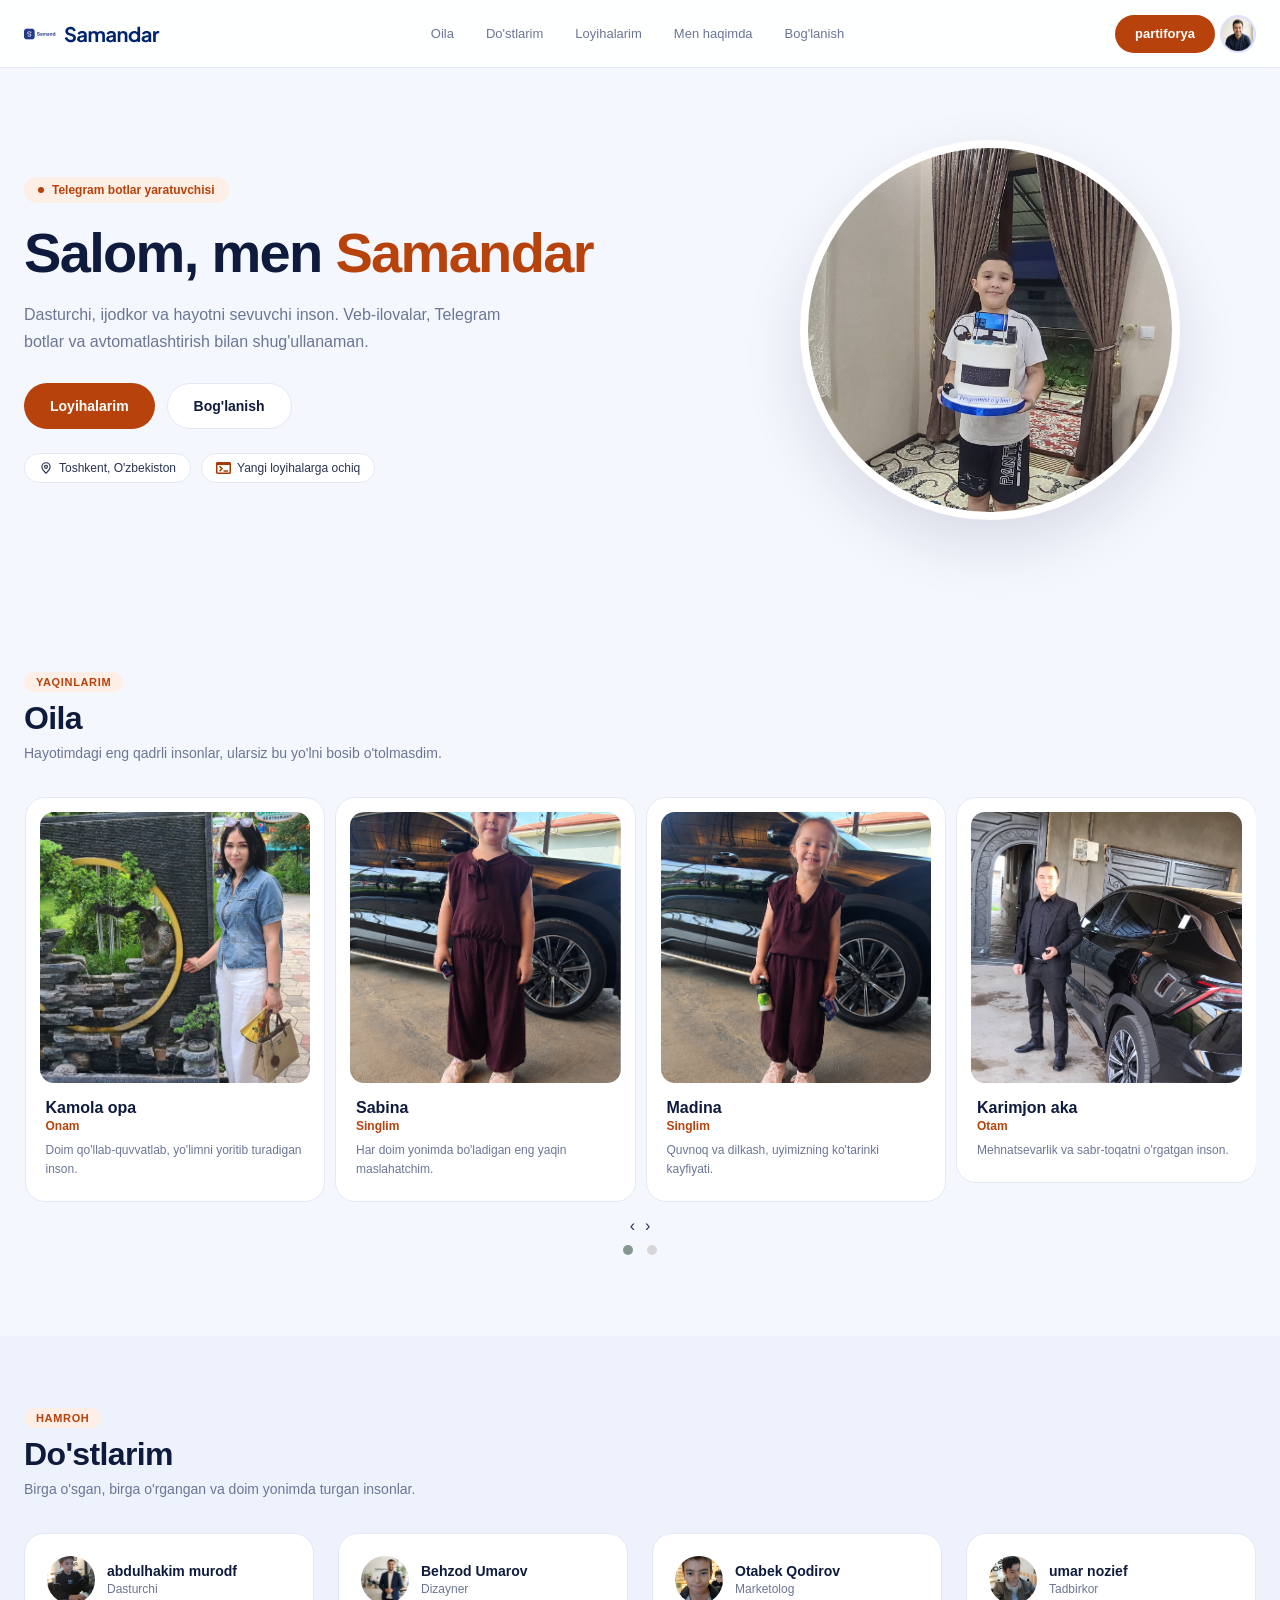
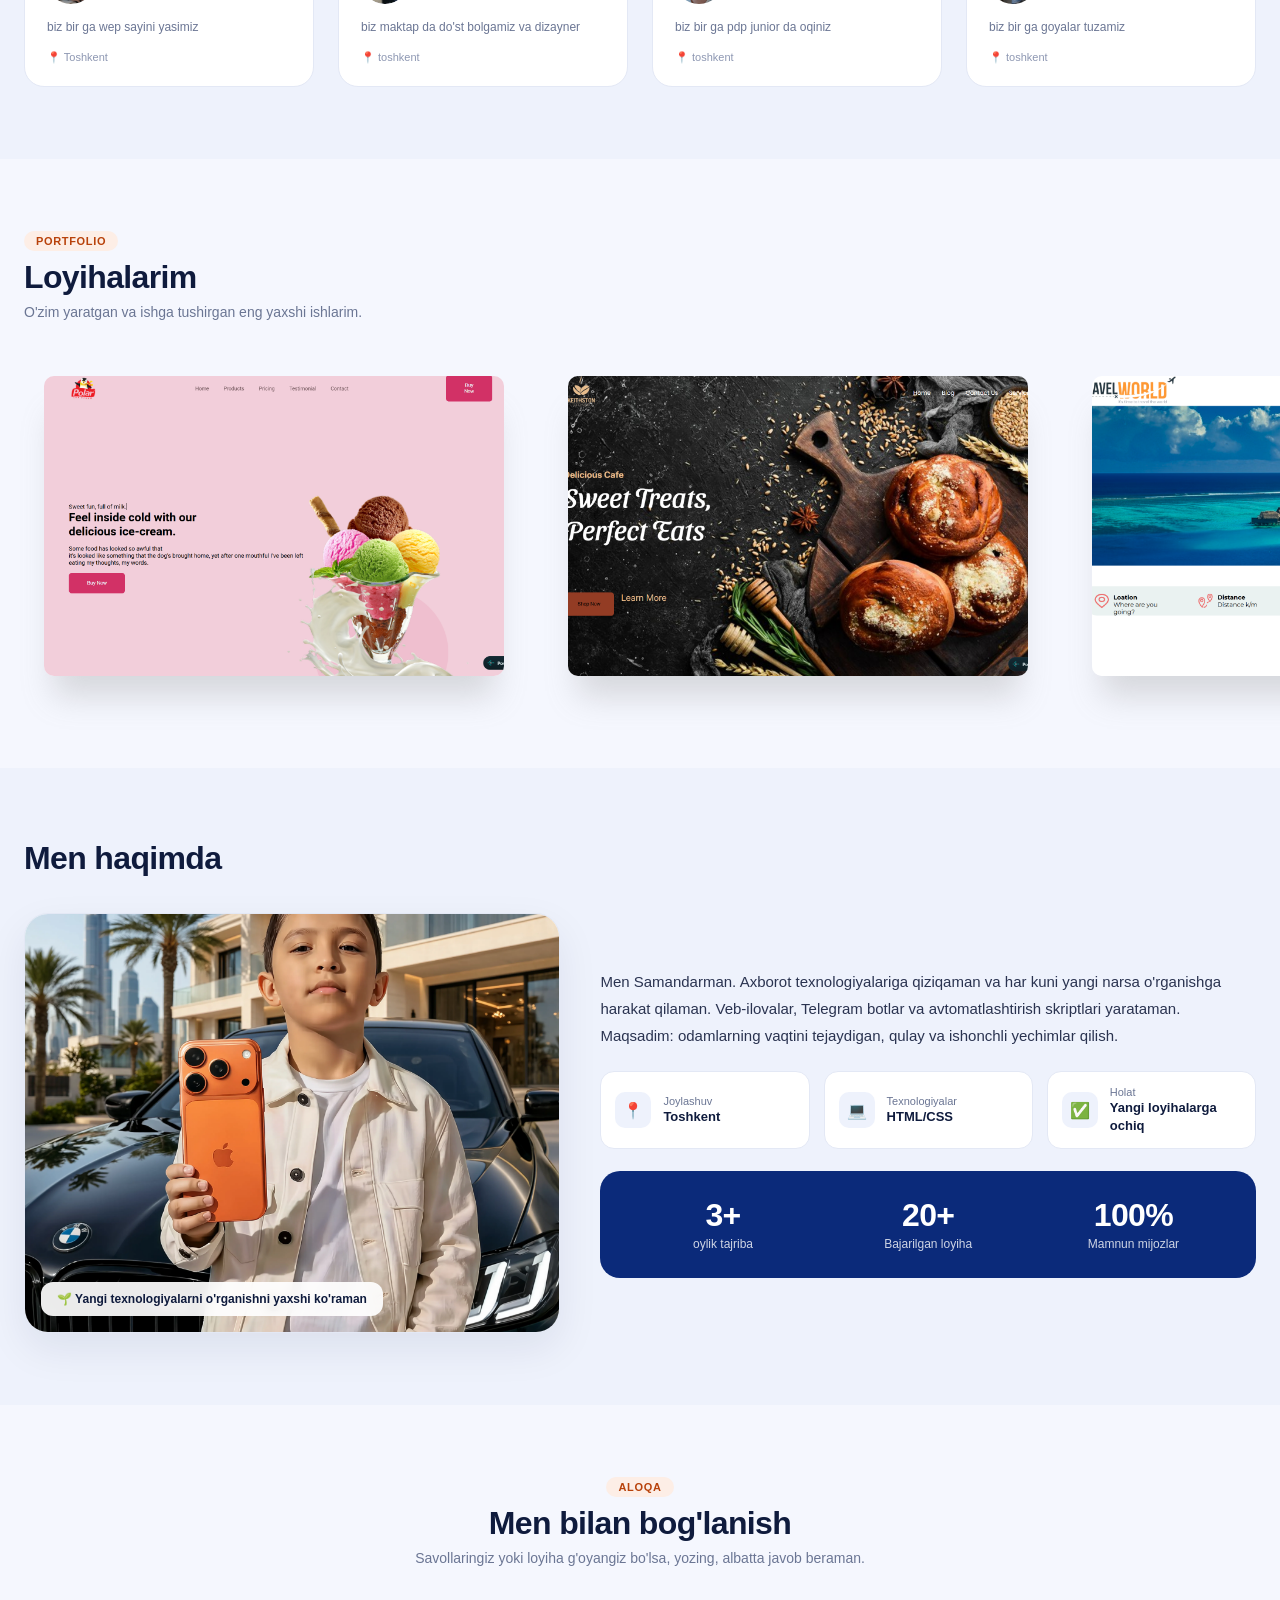
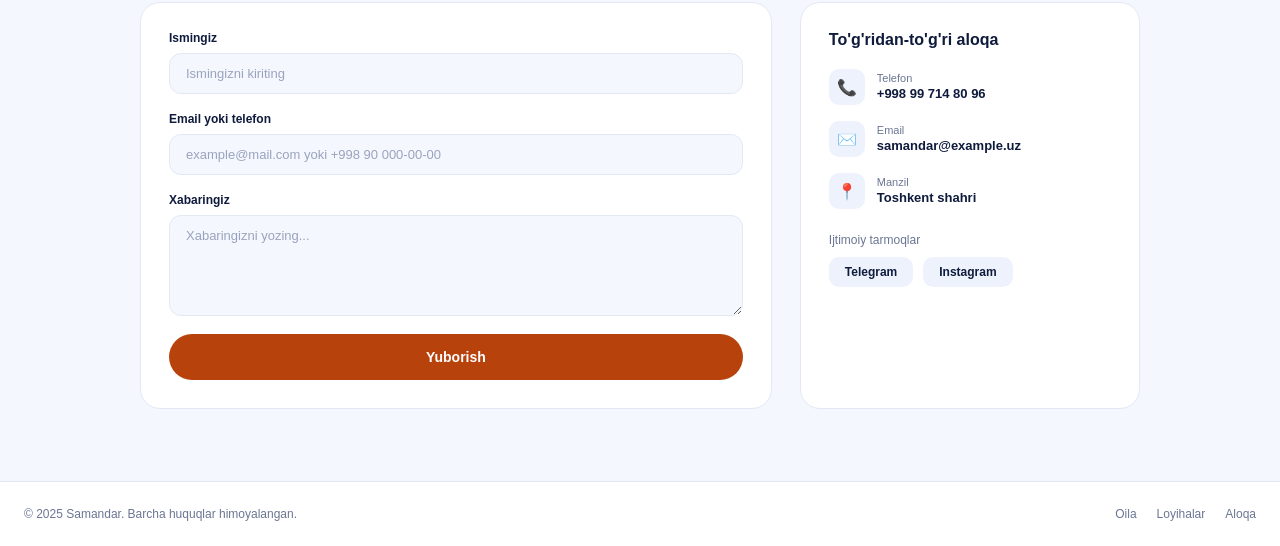
==== commit 208b54be: "dars" ====
--- a/index.html
+++ b/index.html
@@ -4,7 +4,7 @@
 <head>
     <meta charset="UTF-8">
     <meta name="viewport" content="width=device-width, initial-scale=1.0">
-    <title>Samandar — shaxsiy sahifa</title>
+    <title>taxdimot</title>
     <link rel="stylesheet" href="./style.css">
     <link rel="stylesheet" href="https://cdnjs.cloudflare.com/ajax/libs/OwlCarousel2/2.3.4/assets/owl.carousel.min.css"
         integrity="sha512-tS3S5qG0BlhnQROyJXvNjeEM4UpMXHrQfTGmbQ1gKmelCxlSEBUaxhRBj/EFTzpbP4RVSrpEikbmdJobCvhE3g=="
@@ -188,13 +188,13 @@
                 <div class="grid grid--4">
                     <article class="friend">
                         <div class="friend__top">
-                            <img class="avatar" src="images/dost.svg" alt="Jasur Rahimov">
+                            <img class="avatar" src="./images/abdulhakim.png" alt="Jasur Rahimov">
                             <div>
-                                <h3 class="friend__name">Jasur Rahimov</h3>
+                                <h3 class="friend__name">abdulhakim murodf</h3>
                                 <span class="friend__job">Dasturchi</span>
                             </div>
                         </div>
-                        <p class="friend__text">Maktab davridan beri birga, har bir loyihada birinchi maslahatchim.</p>
+                        <p class="friend__text">biz bir ga wep sayini yasimiz</p>
                         <span class="friend__meta">📍 Toshkent</span>
                     </article>
                     <article class="friend">
@@ -205,30 +205,30 @@
                                 <span class="friend__job">Dizayner</span>
                             </div>
                         </div>
-                        <p class="friend__text">Chiroyli interfeyslar yaratishda eng yaxshi hamkorim.</p>
-                        <span class="friend__meta">📍 Samarqand</span>
+                        <p class="friend__text">biz maktap da do'st bolgamiz va dizayner </p>
+                        <span class="friend__meta">📍 toshkent</span>
                     </article>
                     <article class="friend">
                         <div class="friend__top">
-                            <img class="avatar" src="images/otabek.svg" alt="Otabek Qodirov">
+                            <img class="avatar" src="./images/otabek.jpg" alt="Otabek Qodirov">
                             <div>
                                 <h3 class="friend__name">Otabek Qodirov</h3>
                                 <span class="friend__job">Marketolog</span>
                             </div>
                         </div>
-                        <p class="friend__text">Loyihalarimni odamlarga yetkazishda doim yordam beradi.</p>
-                        <span class="friend__meta">📍 Buxoro</span>
+                        <p class="friend__text">biz bir ga pdp junior da oqiniz</p>
+                        <span class="friend__meta">📍 toshkent</span>
                     </article>
                     <article class="friend">
                         <div class="friend__top">
-                            <img class="avatar" src="images/q.svg" alt="Temur Xoliqov">
+                            <img class="avatar" src="./images/umar.png" alt="Temur Xoliqov">
                             <div>
-                                <h3 class="friend__name">Temur Xoliqov</h3>
+                                <h3 class="friend__name">umar nozief</h3>
                                 <span class="friend__job">Tadbirkor</span>
                             </div>
                         </div>
-                        <p class="friend__text">G'oyalarni biznesga aylantirishda tajribasi bilan o'rtoqlashadi.</p>
-                        <span class="friend__meta">📍 Andijon</span>
+                        <p class="friend__text">biz bir ga goyalar tuzamiz</p>
+                        <span class="friend__meta">📍 toshkent</span>
                     </article>
                 </div>
             </div>
@@ -313,7 +313,7 @@
                             </li>
                             <li class="info__item">
                                 <span class="info__icon">💻</span>
-                                <div><small>Texnologiyalar</small><strong>Python, JS, HTML/CSS</strong></div>
+                                <div><small>Texnologiyalar</small><strong>HTML/CSS</strong></div>
                             </li>
                             <li class="info__item">
                                 <span class="info__icon">✅</span>
@@ -322,7 +322,7 @@
                         </ul>
 
                         <div class="stats">
-                            <div class="stat"><strong>5+</strong><span>Yillik tajriba</span></div>
+                            <div class="stat"><strong>3+</strong><span>oylik tajriba</span></div>
                             <div class="stat"><strong>20+</strong><span>Bajarilgan loyiha</span></div>
                             <div class="stat"><strong>100%</strong><span>Mamnun mijozlar</span></div>
                         </div>
@@ -364,7 +364,7 @@
                         <ul class="contact__list">
                             <li>
                                 <span class="info__icon">📞</span>
-                                <div><small>Telefon</small><strong>+998 90 000-00-00</strong></div>
+                                <div><small>Telefon</small><strong>+998 99 714 80 96</strong></div>
                             </li>
                             <li>
                                 <span class="info__icon">✉️</span>
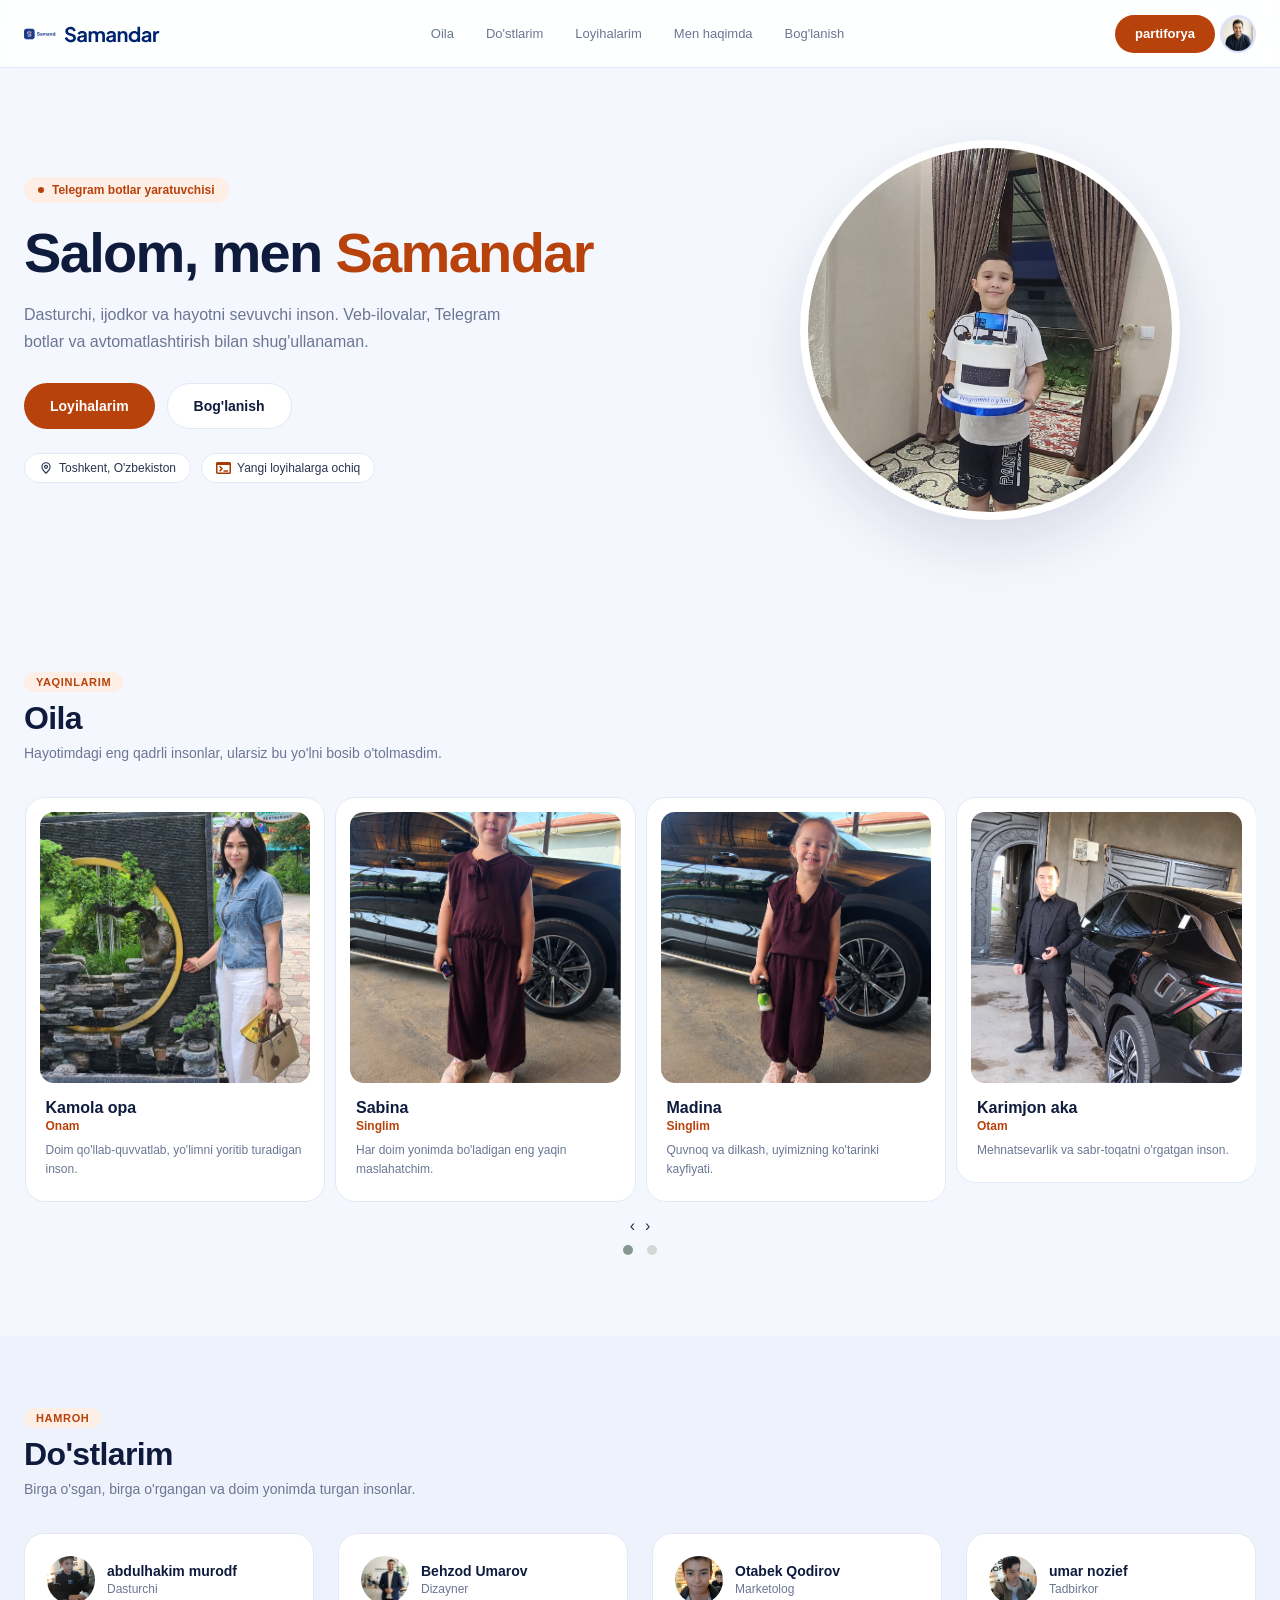
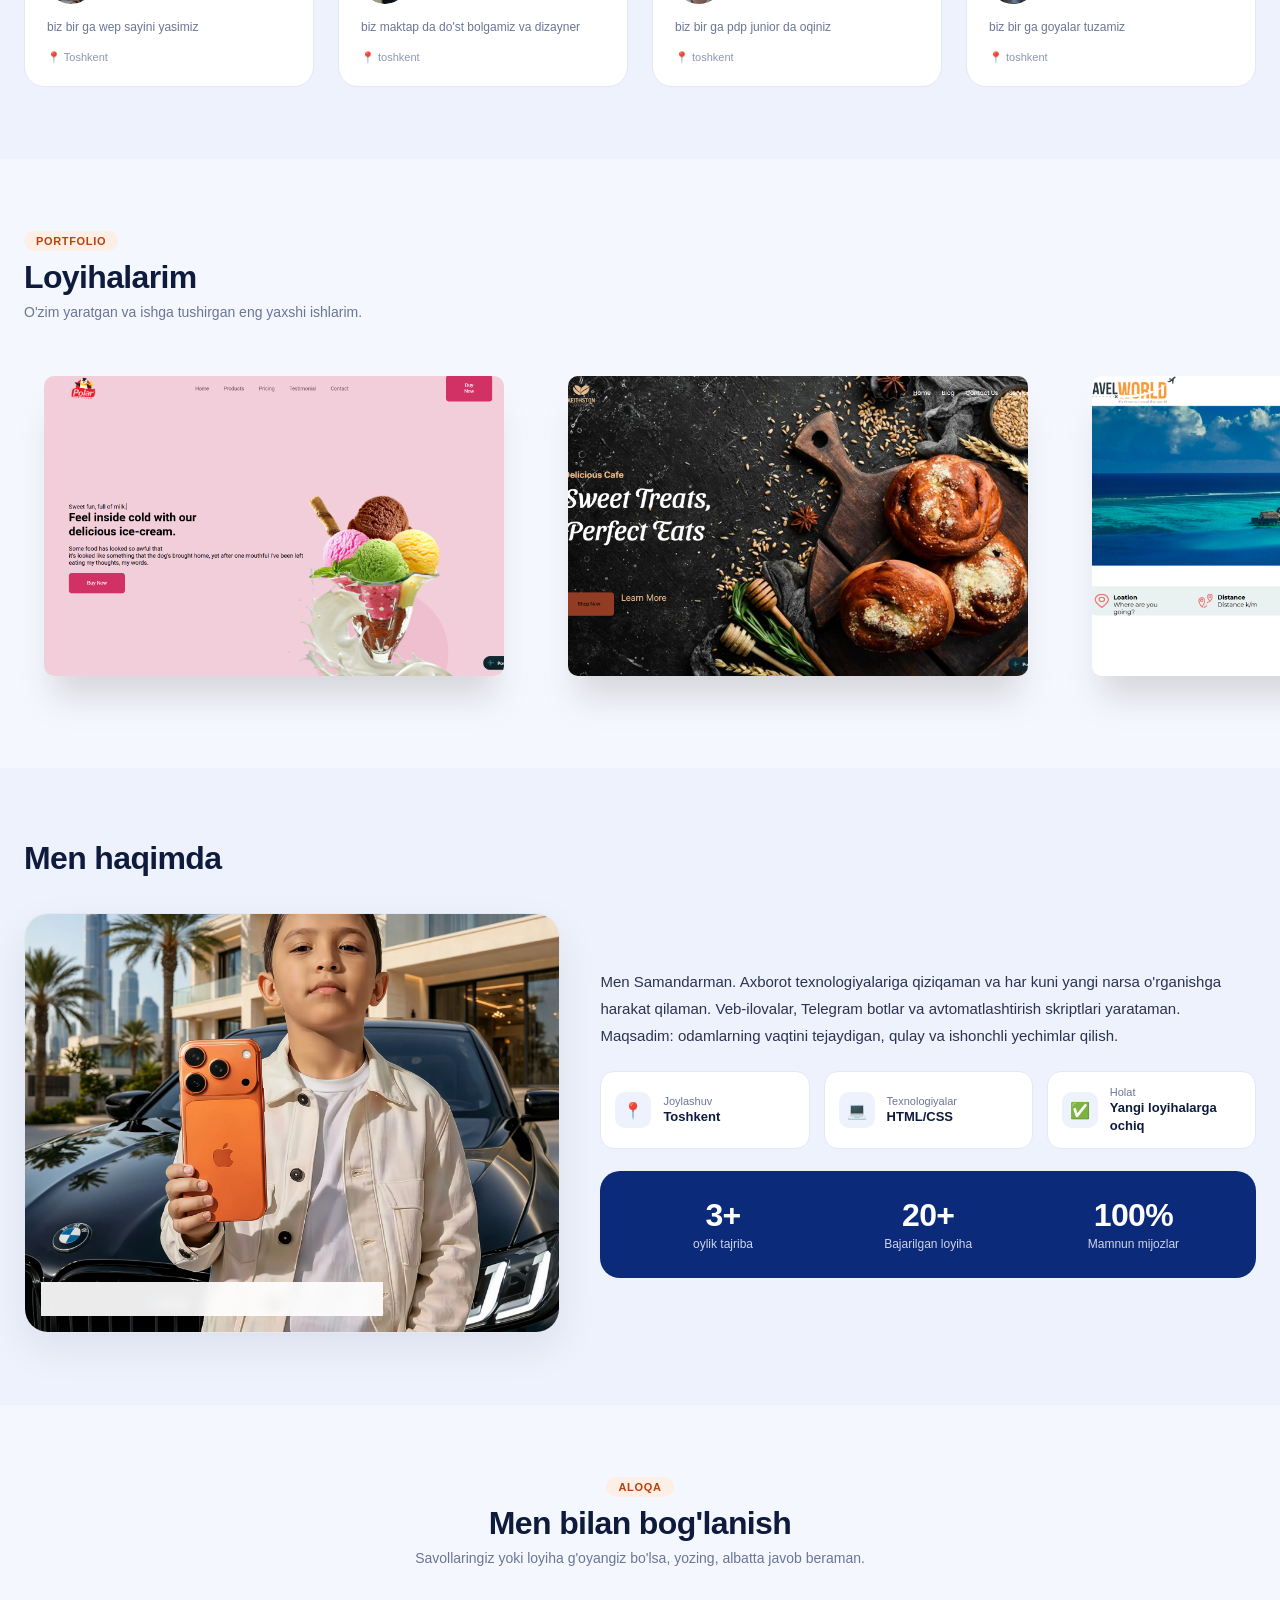
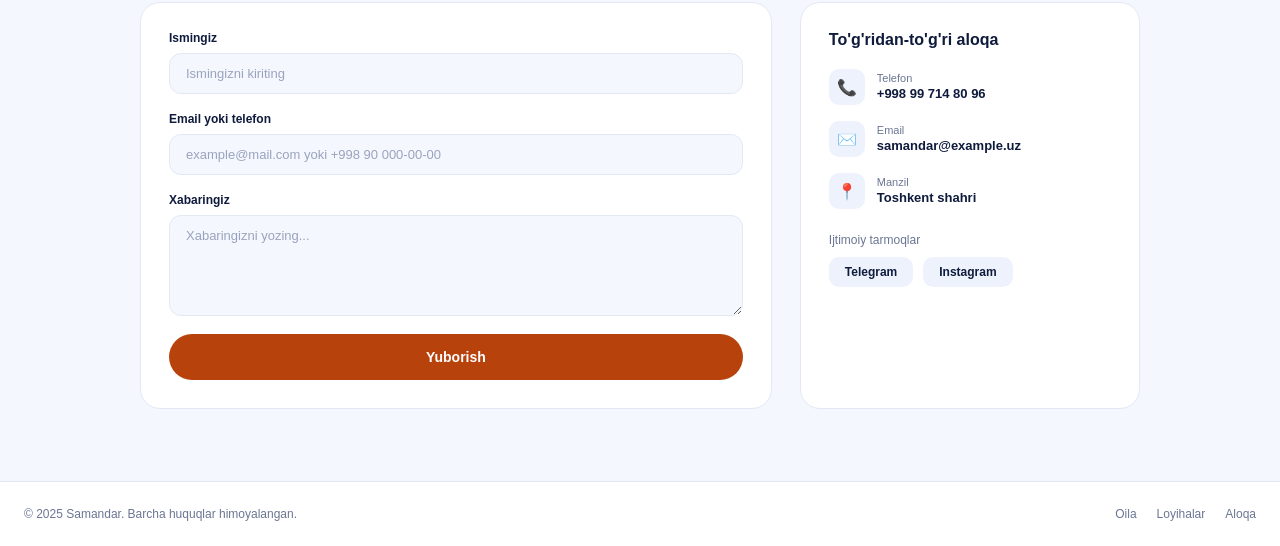
==== commit 1d746a6e: "dars" ====
--- a/index.html
+++ b/index.html
@@ -14,7 +14,15 @@
         integrity="sha512-sMXtMNL1zRzolHYKEujM2AqCLUR9F2C4/05cdbxjjLSRvMQIciEPCQZo++nk7go3BtSuK9kfa/s+a4f4i5pLkw=="
         crossorigin="anonymous" referrerpolicy="no-referrer" />
     <link rel="icon" href="./favicon.svg" type="image/png">
-
+    <title>Samandar Familiya — shaxsiy sayt</title>
+    <meta name="description"
+        content="Samandar Familiya: veb-ilovalar, Telegram botlar va avtomatlashtirish. Portfolio va loyihalar.">
+    <link rel="icon" href="./favicon.png" type="image/png">
+    <script type="application/ld+json">
+{ "@context": "https://schema.org", "@type": "WebSite",
+  "name": "Samandar Familiya", "alternateName": "Samandar",
+  "url": "https://SIZNING-SAYT.netlify.app/" }
+</script>
 </head>
 
 <body>
